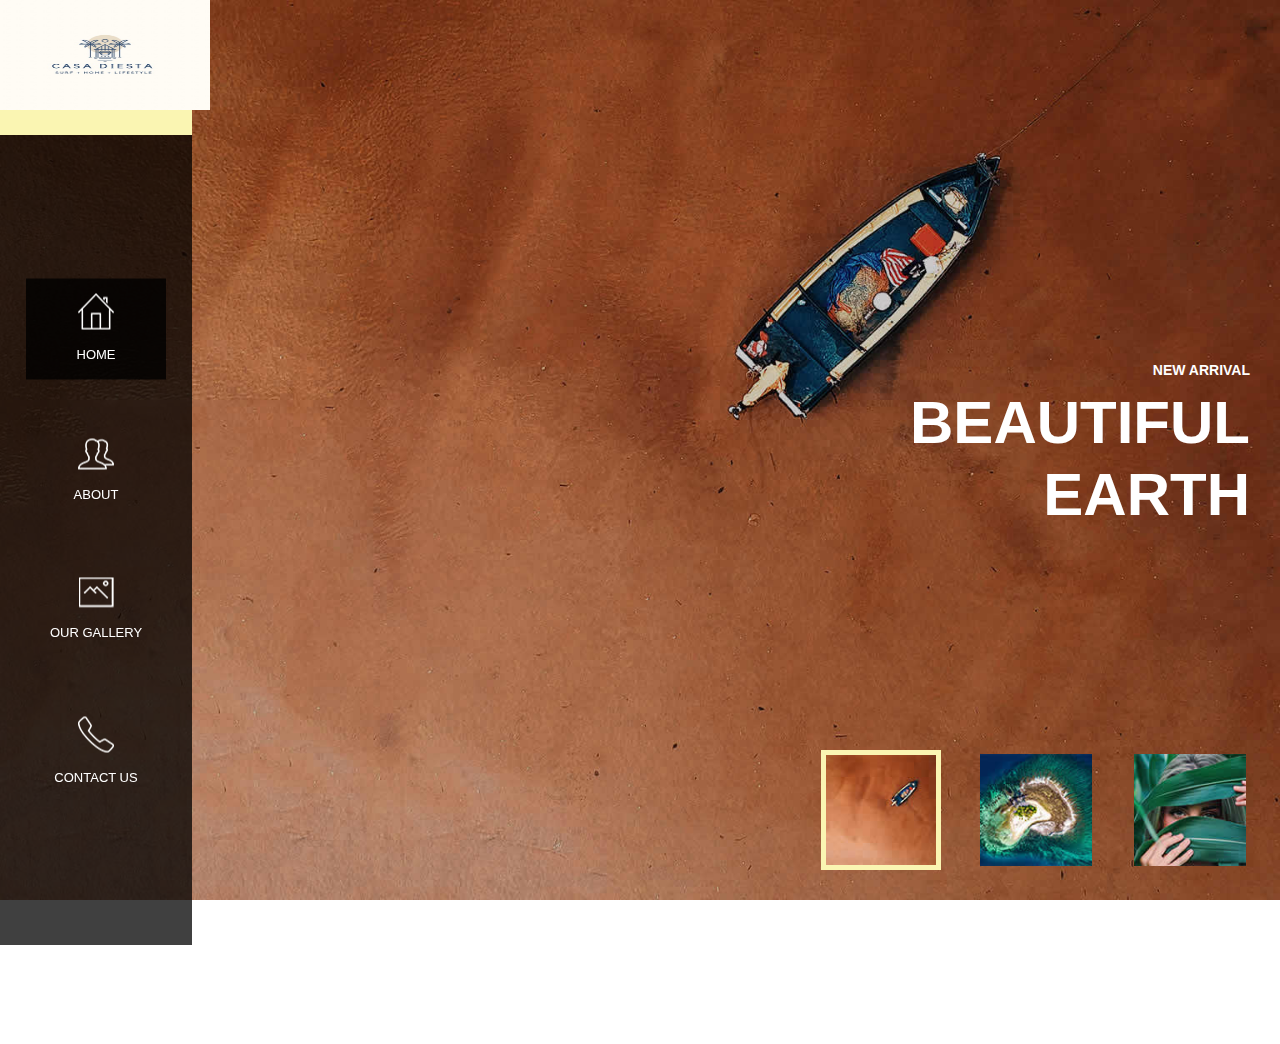
==== index.html @ c8604441 "index" ====
<!DOCTYPE html>
<html lang="en">

  <head>

    <meta charset="utf-8">
    <meta name="viewport" content="width=device-width, initial-scale=1, shrink-to-fit=no">
    <meta name="description" content="">
    <meta name="author" content="Tooplate">
    <link href="https://fonts.googleapis.com/css?family=Roboto:100,300,400,500,700" rel="stylesheet">

    <title>Casa Diesta</title>

    <!-- Bootstrap core CSS -->
    <link href="vendor/bootstrap/css/bootstrap.min.css" rel="stylesheet">


    <!-- Additional CSS Files -->
    <link rel="stylesheet" href="assets/css/fontawesome.css">
    <link rel="stylesheet" href="assets/css/tooplate-main.css">
    <link rel="stylesheet" href="assets/css/owl.css">

  </head>
  <body>

    <div class="sequence">
  
      <div class="seq-preloader">
        <svg width="39" height="16" viewBox="0 0 39 16" xmlns="http://www.w3.org/2000/svg" class="seq-preload-indicator"><g fill="#F96D38"><path class="seq-preload-circle seq-preload-circle-1" d="M3.999 12.012c2.209 0 3.999-1.791 3.999-3.999s-1.79-3.999-3.999-3.999-3.999 1.791-3.999 3.999 1.79 3.999 3.999 3.999z"/><path class="seq-preload-circle seq-preload-circle-2" d="M15.996 13.468c3.018 0 5.465-2.447 5.465-5.466 0-3.018-2.447-5.465-5.465-5.465-3.019 0-5.466 2.447-5.466 5.465 0 3.019 2.447 5.466 5.466 5.466z"/><path class="seq-preload-circle seq-preload-circle-3" d="M31.322 15.334c4.049 0 7.332-3.282 7.332-7.332 0-4.049-3.282-7.332-7.332-7.332s-7.332 3.283-7.332 7.332c0 4.05 3.283 7.332 7.332 7.332z"/></g></svg>
      </div>
      
    </div>
    
        <div class="logo">
            <img src="assets/images/site_logo.png" width="210" height="110"> 
            <h2>E</h2>
        </div>
        <nav>
          <ul>
            <li><a href="#1"><img src="assets/images/icon-1.png" alt=""> <em>Home</em></a></li>
            <li><a href="#2"><img src="assets/images/icon-2.png" alt=""> <em>About</em></a></li>
            <li><a href="#3"><img src="assets/images/icon-3.png" alt=""> <em>Our Gallery</em></a></li>
            <li><a href="#4"><img src="assets/images/icon-4.png" alt=""> <em>Contact Us</em></a></li>
          </ul>
        </nav>
        
        <div class="slides">
          <div class="slide" id="1">
            <div id="slider-wrapper">
                <div id="image-slider">
                  <ul>
                    <li class="active-img">
                      <div class="slide-caption">
                        <h6>New Arrival</h6>
                        <h2>Beautiful<br>Earth</h2>
                      </div>
                    </li>
                    <li>
                      <div class="slide-caption">
                        <h6>Latest One</h6>
                        <h2>Tech<br>Meeting</h2>
                      </div>
                    </li>
                    <li>
                      <div class="slide-caption">
                        <h6>Your Update</h6>
                        <h2>Smart<br>Devices</h2>
                      </div>
                    </li>                      
                  </ul>
                </div>
                <div id="thumbnail">
                  <ul>
                    <li class="active"><img src="assets/images/thumb-01.jpg" alt="Earth" /></li>
                    <li><img src="assets/images/thumb-02.jpg" alt="Meeting" /></li>
                    <li><img src="assets/images/thumb-03.jpg" alt="Smart" /></li>         
                  </ul>
                </div>
              </div>
        </div>
        <div class="slide" id="2">
            <div class="content second-content">
                <div id='tabs'>
                  <ul>
                    <li><a href='#tabs-1'><span class='fa fa-desktop'></span></a></li>
                    <li><a href='#tabs-2'><span class='fa fa-users'></span></a></li>
                    <li><a href='#tabs-3'><span class='fa fa-mobile'></span></a></li>
                  </ul>
                  <section class='tabs-content'>
                    <article id='tabs-1'>
                      <h2>What We Offer?</h2>
                      <span>Unix</span>
                      <p>RHEL</p>
                      <p>AWS LX</p>
                    </article>
                    <article id='tabs-2'>
                      <h2>What We Do?</h2>
                      <span>Ut nec metus eros</span>
                      <p>Nunc ultricies lectus et sem interdum molestie. Donec non sagittis velit. Vivamus vitae dictum metus, id imperdiet diam. Vestibulum elementum urna erat, eu tincidunt nisl pulvinar nec. Nulla a pharetra felis, sit amet placerat felis. Fusce a tincidunt dui.</p>
                      <p>Quisque blandit purus orci, et cursus ante porttitor in. Curabitur eleifend turpis id diam ultricies hendrerit. Donec et lectus vitae justo porta molestie.</p>
                    </article>
                    <article id='tabs-3'>
                      <h2>Who We Are?</h2>
                      <span>Etiam tempus ex ut mi</span>
                      <p>Vivamus dictum odio at enim posuere, et dapibus nunc sagittis. Pellentesque habitant morbi tristique senectus et netus et malesuada fames ac turpis egestas.</p> 
                      <p>Integer a egestas tellus, id malesuada velit. Pellentesque tincidunt, libero eu rutrum volutpat, nisi urna mollis felis, sed mollis sem libero at magna.</p>
                    </article>
                  </section>
                </div>
            </div>
        </div>
        <div class="slide" id="3">
            <div class="content third-content">
                <div class="container-fluid">
                    <div class="row">
                        <div class="owl-carousel owl-theme">
                            <div class="col-md-12">
                                <div class="featured-item"> 
                                	<a href=""><img src="assets/images/item-01.jpg" alt=""></a>
                                    <div class="down-content">
                                    <h4>Donec non sagittis</h4>
                                        <h6>$25.00</h6>
                                    </div>
                                </div>
                            </div>
                            <div class="col-md-12">
                                <div class="featured-item">
                                    <a href=""><img src="assets/images/item-02.jpg" alt=""></a>
                                    <div class="down-content">
                                        <h4>Nulla a pharetra</h4>
                                        <h6>$35.00</h6>
                                    </div>
                                </div>
                            </div>
                            <div class="col-md-12">
                                <div class="featured-item">
                                    <img src="assets/images/item-03.jpg" alt="">
                                    <div class="down-content">
                                        <h4>Aliquam convallis</h4>
                                        <h6>$45.00</h6>
                                    </div>
                                </div>
                            </div>
                            <div class="col-md-12">
                                <div class="featured-item">
                                    <img src="assets/images/item-04.jpg" alt="">
                                    <div class="down-content">
                                        <h4>Vivamus vitae #4</h4>
                                        <h6>$55.00</h6>
                                    </div>
                                </div>
                            </div>
                            <div class="col-md-12">
                                <div class="featured-item">
                                    <img src="assets/images/item-05.jpg" alt="">
                                    <div class="down-content">
                                        <h4>Vivamus vitae #6</h4>
                                        <h6>$65.00</h6>
                                    </div>
                                </div>
                            </div>
                            <div class="col-md-12">
                                <div class="featured-item">
                                    <img src="assets/images/item-06.jpg" alt="">
                                    <div class="down-content">
                                        <h4>Vivamus vitae #8</h4>
                                        <h6>$75.00</h6>
                                    </div>
                                </div>
                            </div>
                            <div class="col-md-12">
                                <div class="featured-item">
                                    <img src="assets/images/item-07.jpg" alt="">
                                    <div class="down-content">
                                        <h4>Donec non sagittis</h4>
                                        <h6>$85.00</h6>
                                    </div>
                                </div>
                            </div>
                            <div class="col-md-12">
                                <div class="featured-item">
                                    <img src="assets/images/item-08.jpg" alt="">
                                    <div class="down-content">
                                        <h4>Curabitur sed 8</h4>
                                        <h6>$95.00</h6>
                                    </div>
                                </div>
                            </div>
                            <div class="col-md-12">
                                <div class="featured-item">
                                    <img src="assets/images/item-09.jpg" alt="">
                                    <div class="down-content">
                                        <h4>Curabitur sed 10</h4>
                                        <h6>$105.00</h6>
                                    </div>
                                </div>
                            </div>
                            <div class="col-md-12">
                                <div class="featured-item">
                                    <img src="assets/images/item-10.jpg" alt="">
                                    <div class="down-content">
                                        <h4>Curabitur sed 12</h4>
                                        <h6>$115.00</h6>
                                    </div>
                                </div>
                            </div>
                            <div class="col-md-12">
                                <div class="featured-item">
                                    <img src="assets/images/item-11.jpg" alt="">
                                    <div class="down-content">
                                        <h4>Curabitur sed 14</h4>
                                        <h6>$125.00</h6>
                                    </div>
                                </div>
                            </div>
                            <div class="col-md-12">
                                <div class="featured-item">
                                    <img src="assets/images/item-12.jpg" alt="">
                                    <div class="down-content">
                                        <h4>Curabitur sed 16</h4>
                                        <h6>$135.00</h6>
                                    </div>
                                </div>
                            </div>
                        </div>
                    </div>
                </div>
            </div>
        </div>
        <div class="slide" id="4">
            <div class="content fourth-content">
                <div class="container-fluid">
                    <form id="contact" action="" method="post">
                        <div class="row">
                          <div class="col-md-12">
                            <h2>Say Hello!</h2>
                          </div>
                          <div class="col-md-6">
                            <fieldset>
                              <input name="name" type="text" class="form-control" id="name" placeholder="Your name..." required="">
                            </fieldset>
                          </div>
                          <div class="col-md-6">
                            <fieldset>
                              <input name="email" type="text" class="form-control" id="email" placeholder="Your email..." required="">
                            </fieldset>
                          </div>
                          <div class="col-md-12">
                            <fieldset>
                              <textarea name="message" rows="6" class="form-control" id="message" placeholder="Your message..." required=""></textarea>
                            </fieldset>
                          </div>
                          <div class="col-md-12">
                            <fieldset>
                              <button type="submit" id="form-submit" class="button">Send Now</button>
                            </fieldset>
                        </div>
                    </form>
                </div>
            </div>
        </div>
    </div>


    <!-- Bootstrap core JavaScript -->
    <script src="vendor/jquery/jquery.min.js"></script>
    <script src="vendor/bootstrap/js/bootstrap.bundle.min.js"></script>


    <!-- Additional Scripts -->
    <script src="assets/js/owl.js"></script>
    <script src="assets/js/accordations.js"></script>
    <script src="assets/js/main.js"></script>

    <script type="text/javascript">
        $(document).ready(function() {

            // navigation click actions 
            $('.scroll-link').on('click', function(event){
                event.preventDefault();
                var sectionID = $(this).attr("data-id");
                scrollToID('#' + sectionID, 750);
            });
            // scroll to top action
            $('.scroll-top').on('click', function(event) {
                event.preventDefault();
                $('html, body').animate({scrollTop:0}, 'slow');         
            });
            // mobile nav toggle
            $('#nav-toggle').on('click', function (event) {
                event.preventDefault();
                $('#main-nav').toggleClass("open");
            });
        });
        // scroll function
        function scrollToID(id, speed){
            var offSet = 0;
            var targetOffset = $(id).offset().top - offSet;
            var mainNav = $('#main-nav');
            $('html,body').animate({scrollTop:targetOffset}, speed);
            if (mainNav.hasClass("open")) {
                mainNav.css("height", "1px").removeClass("in").addClass("collapse");
                mainNav.removeClass("open");
            }
        }
        if (typeof console === "undefined") {
            console = {
                log: function() { }
            };
        }
    </script>

  </body>
</html>
---- assets/css/tooplate-main.css ----
/*

Tooplate 2113 Earth

https://www.tooplate.com/view/2113-earth

*/

@keyframes seq-preloader {
  50% {
    opacity: 1;
  }
  
  100% {
    opacity: 0;
  }
}

.seq-preloader {
  background: white;
  visibility: visible;
  opacity: 1;
  position: absolute;
  z-index: 99999999;
  height: 100%;
  width: 100%;
  top: 0;
  left: 0;
  right: 0;
  bottom: 0;
}

.seq-preloader.seq-preloaded {
  opacity: 0;
  visibility: hidden;
  transition: visibility 0s .5s, opacity .5s;
}

.seq-preload-indicator {
  overflow: visible;
  position: relative;
  top: 50%;
  left: 50%;
  transform: translate(-50%, -50%);
}

.seq-preload-circle {
  display: inline-block;
  height: 12px;
  width: 12px;
  fill: #7a7a7a;
  opacity: 0;
  animation: seq-preloader 1.25s infinite;
}

.seq-preload-circle-2 {
  animation-delay: .15s;
}

.seq-preload-circle-3 {
  animation-delay: .3s;
}

.seq-preload-indicator-fallback {
  width: 42px;
  overflow: visible;
}

.seq-preload-indicator-fallback .seq-preload-circle {
  width: 8px;
  height:8px;
  background-color: #f4f4f4;
  border-radius: 100%;
  opacity: 1;
  display: inline-block;
  vertical-align: middle;
}

.seq-preload-indicator-fallback .seq-preload-circle-2 {
  margin-left: 3px;
  margin-right: 3px;
  width: 12px;
  height: 12px;
}

.seq-preload-indicator-fallback .seq-preload-circle-3 {
  width: 16px;
  height: 16px;
}


/* MAIN CSS */

@-webkit-keyframes fill {
  0% {
    width: 0%;
    height: 1px;
  }
  50% {
    width: 100%;
    height: 1px;
  }
  100% {
    width: 100%;
    height: 100%;
    background: #fff;
  }
}
@keyframes fill {
  0% {
    width: 0%;
    height: 1px;
  }
  50% {
    width: 100%;
    height: 1px;
  }
  100% {
    width: 100%;
    height: 100%;
    background: #fff;
  }
}
@-webkit-keyframes fillColour {
  0% {
    color: #fff;
  }
  50% {
    color: #fff;
  }
  100% {
    color: #333;
  }
}
@keyframes fillColour {
  0% {
    color: #fff;
  }
  50% {
    color: #fff;
  }
  100% {
    color: #333;
  }
}
* {
  margin: 0;
  padding: 0;
  -webkit-box-sizing: border-box;
  box-sizing: border-box;
  font-family: "Open Sans", sans-serif;
}

html {
	overflow: hidden;
}

body {
  overflow: hidden;
  font-size: 100%;
}

nav {
	top: 15%;
  text-align: center;
  background: rgba(0, 0, 0, 0.75);
  position: fixed;
  z-index: 100;
  height: 90%;
  left: 0;
  width: 15%;
  font-weight: 300;
  font-size: 1rem;
}
nav em {
	font-style: normal;
	font-size: 13px;
	text-transform: uppercase;
	display: block;
	margin-top: 15px;
	color: #fff;
}

nav ul li a {
	text-align: center;
}

nav ul {
	position: relative;
  top: 50%;
  left: 50%;
  transform: translate(-50%, -50%);
	text-align: left;
	list-style-type: none;
	height: 70%;
	display: -webkit-box;
	display: -ms-flexbox;
	display: flex;
	-webkit-box-orient: vertical;
	-webkit-box-direction: normal;
  -ms-flex-direction: column;
  flex-direction: column;
	-ms-flex-pack: distribute;
  justify-content: space-around;
}
nav ul li {
	text-align: center;
	margin: 5px 0px;
}
nav a, nav a:visited, nav a:active {
  color: #fff;
}
nav a {
	text-decoration: none!important;
	display: inline-block;
	width: 140px;
	padding: 15px 0px;
	position: relative;
	z-index: 0;
	transition: all .5s;
}
nav a.active {
  background-color: rgba(0,0,0,0.8);
}
nav a::before {
  content: "";
  position: absolute;
  height: 0%;
  width: 0%;
  bottom: 0;
  left: 0;
  opacity: 1;
  z-index: -1;
}
.logo {
	margin-top: 0px;
  top: 0;
  left: 0;
  z-index: 999999;
  position: fixed;
 	display: inline-block;
  text-align: center;
	background-color: #faf5b2;
	height: 15%;
	width: 15%;
}
.logo h1 {
  font-size: 24px;
  text-transform: uppercase;
  font-weight: 900;
  color: #111;
  top: 50%;
  left: 50%;
  position: absolute;
  transform: translate(-50%, -50%);
}
.logo h2 {
  display: none;
}
.slides {
  width: 500vw;
  height: 100vh;
  -webkit-transition: -webkit-transform 0.8s ease;
  transition: -webkit-transform 0.8s ease;
  transition: transform 0.8s ease;
  transition: transform 0.8s ease, -webkit-transform 0.8s ease;
}
.slides .slide {
  height: 100vh;
  width: 100vw;
  float: left;
  text-align: center;
  background-size: cover;
}
.slides .slide .content {
  overflow-y: scroll;
  position: relative;
  width: 80%;
  height: 80%;
  left: 20%;
  top: 10%;
}
.content::-webkit-scrollbar {
  display: none!important;
  opacity: 0!important;
  visibility: hidden!important;
}
/* Add a thumb */
.content::-webkit-scrollbar-thumb {
  display: none!important;
  opacity: 0!important;
  visibility: hidden!important;
}
.slides .slide {
  background-position: center center;
  background-size: cover;
  background-position: fixed;
}
.slides .slide:nth-child(1) {

}
.slides .slide:nth-child(2) {
  background-image: url(../images/about-bg.jpg);
  background-position: fixed;
}
.slides .slide:nth-child(3) {
  background-image: url(../images/gallery-bg.jpg);
  background-position: fixed;
}
.slides .slide:nth-child(4) {
  background-image: url(../images/contact-bg.jpg);
  background-position: fixed;
}

/* Slide 1 Stlye */
#slider-wrapper{
  max-width: 100%;
  width: 100%;
  height: 100%;
  position: relative;
}
#image-slider {
  width: auto;
  height: auto;
  position: relative;
  overflow: hidden;
  margin: auto;
  display: block;
}
#image-slider ul {
  margin-bottom: 0;
  width: 100%;
  height: 100vh;
  position: relative;
}
#image-slider ul li {
  display: inline-block;
  position: absolute;
  top: 0;
  left: 100%;
  width: 100%;
  height:100%; 
}
#image-slider ul li {
  background-repeat: no-repeat;
  background-position: center center;
  background-size: cover;
  overflow: hidden;
}
#image-slider ul li:nth-child(1) {
  background-image: url(../images/full-bg-01.jpg);
}
#image-slider ul li:nth-child(2) {
  background-image: url(../images/full-bg-02.jpg);
}
#image-slider ul li:nth-child(3) {
  background-image: url(../images/full-bg-03.jpg);
}
#image-slider ul li.active-img{
  left: 0;
}
#thumbnail {
  position: absolute;
  z-index: 99999;
  bottom: 30px;
  right: 30px;
}
#thumbnail ul {
  padding: 0px;
  margin: 0px;
}
#thumbnail ul li {
  display: inline-block;
  max-width: 120px;
  max-height: 120px;
  margin-left: 30px;
  cursor: pointer;
  border: 4px solid transparent;
  transition: all 0.5s;
}
#thumbnail ul li.active {
  border: 5px solid #faf5b2;
}
#thumbnail ul li img {
  max-width: 100%;
  overflow: hidden;
}
.slide-caption {
  text-align: right;
  right: 30px;
  position: absolute;
  top: 50%;
  transform: translateY(-50%);
}
.slide-caption h6 {
  margin-top: 0px;
  font-size: 14px;
  text-transform: uppercase;
  font-weight: 700;
  color: #fff;
}
.slide-caption h2 {
  margin-top: 0px;
  font-size: 60px;
  text-transform: uppercase;
  font-weight: 900;
  color: #fff;
}




/* Slide 2 Style */
.second-content {
	top: 180%!important;
	transform: translateY(-180%);
}
#tabs {
  float: right;
  margin-right: 0px;
}
#tabs ul {
  margin: 0;
  padding: 0;
  float: left;
}
#tabs ul li {
  margin-top: 5px;
  margin-bottom: 25px;
  display: block;
  background-color: transparent;
}
#tabs ul li:last-child {
  margin-bottom: 0px;
}
#tabs ul li a {
  display: block;
  cursor: pointer;
  outline: 0;
  border: none;
  color: #6a6a6a;
  text-decoration: none;
  text-transform: uppercase;
}
#tabs ul li span {
  text-align: center; 
  background-color: transparent;
  border: 3px solid #fff;
  color: #fff;
  width: 90px;
  height: 90px;
  font-size: 32px;
  line-height: 84px;
  border-radius: 50%;
}
#tabs ul .ui-tabs-active span {
  background: #faf5b2;
  border: #faf5b2;
  line-height: 90px;
  border-bottom: none;
}
#tabs ul .ui-tabs-active a {
  color: #000;
}
#tabs ul .ui-tabs-active span {
  color: #1e1e1e;
}
.tabs-content {
  margin-left: 60px;
  width: 585px;
  text-align: left;
  display: inline-block;
  background: #fff;
  margin-right: 30px;
  padding: 60px;
}
.tabs-content h2 {
  font-size: 29px;
  text-transform: uppercase;
  font-weight: 900;
  color: #1e1e1e;
  margin-top: 0px;
}
.tabs-content span {
  font-size: 15px;
  color: #7a7a7a;
  text-transform: uppercase;
}
.tabs-content p {
  font-size: 14px;
  color: #7a7a7a;
  margin-top: 30px;
  margin-bottom: 0px;
}



/* Slide 3 Style */
.third-content {
	top: 120%!important;
	transform: translateY(-120%);
}
.third-slide a {
  text-decoration: none;
}
.featured-item {
  transition: all 0.5s;
  text-align: left;
}
.featured-item img {
  width: 100%;
}
.featured-item .down-content {
  background-color: #fff;
  border: 5px solid #faf5b2;
  padding: 15px;
}
.featured-item h4 {
  margin-top: 0px;
  font-size: 18px;
  text-transform: uppercase;
  font-weight: 900;
  color: #1e1e1e;
  transition: all 0.5s;
}
.featured-item h6 {
  color: #1e1e1e;
  font-size: 14px;
  font-weight: 900;
  margin-bottom: 0px;
}
.owl-dots {
  text-align: center;
  margin-top: 30px;
}
.owl-dots .owl-dot {
  outline: none;
  display: inline-block;
}
.owl-dots .active span {
  background-color: #faf5b2!important;
}
.owl-dots .owl-dot span {
  background-color: #fff;
  width: 12px;
  height: 12px;
  display: inline-block;
  margin: 0px 5px;
  outline: none;
  cursor: pointer;
}



/* Slide 4 Style */
.fourth-content {
	top: 140%!important;
  height: 100%;
	transform: translateY(-140%);
}
#contact {
  text-align: center;
  margin: 0 auto;
  max-width: 750px;
  margin-bottom: 100px;
  padding: 40px;
  background-color: rgba(0,0,0,0.9);
}
#contact h2 {
  font-size: 29px;
  text-transform: uppercase;
  font-weight: 900;
  color: #fff;
  margin-top: 0px;
  margin-bottom: 50px;
}
#contact input,
#contact textarea {
  padding-left: 15px;
  background-color: rgba(0,0,0,0.1);
  border: 1px solid #fff;
  border-radius: 0px;
  height: 40px;
  font-size: 14px;
  color: #fff;
  margin-bottom: 30px;
}
#contact input:focus,
#contact textarea:focus {
  color: #fff;
  outline: none;
  box-shadow: none;
  border: 1px solid rgba(250,245,178,1);
  background-color: rgba(0,0,0,0.1);
}
#contact textarea {
  height: 160px;
  padding: 15px;
}
#contact button {
  border: 2px solid #fff;
  font-size: 15px;
  text-transform: uppercase;
  color: #fff;
  font-weight: 700;
  background-color: transparent;
  height: 44px;
  line-height: 40px;
  display: inline-block;
  padding: 0px 20px;
  cursor: pointer;
  transition: all 0.3s;
  outline: none;
}
#contact button:hover {
  background-color: #faf5b2;
  border-color: #faf5b2;
  color: #1e1e1e;
}




/* Responsive Style */
@media (max-width: 991px) {

  .slides .slide .content {
	width: 100%;
	height: 90%;
	left: 0;
  }
  .second-content {
	top: 250%!important;
	transform: translateY(-250%);
  }
  .third-content {
	top: 140%!important;
	transform: translateY(-140%);
  }
  .fourth-content {
	top: 220%!important;
	transform: translateY(-220%);
  }
  .logo h1 {
    display: none;
  }
  .logo h2 {
  	margin-top: 0px;
    line-height: 100px;
    height: 100px;
    width: 15vw;
    top: 0;
    left: 0;
    z-index: 999999;
    position: fixed;
    font-size: 24px;
    text-transform: uppercase;
    font-weight: 900;
    color: #111;
    display: inline-block;
    text-align: center;
    background-color: #faf5b2;
  }
  nav {
    top: 0vh;
    height: 100px;
    width: 85vw;
    margin-left: 15vw;
  }
  nav ul {
    flex-direction: row;
  }
  nav ul li {
    display: inline;
    margin: 0px;
  }
  nav ul li img {
	width: 35%;
  }
  nav ul li em {
    display: none;
  }
  nav a {
  	text-align: center;
	  width: 60px;
	  height: 60px;
    line-height: 30px;
    display: inline-block;
  }
  .second-slide {
    top: 140px;
  }
  .slide-caption h2 {
  	font-size: 48px;
  }
  .tabs-content {
    width: auto;
    text-align: center;
    margin: 0px 30px;
    padding: 20px;
  }
  .tabs-content p {
    margin-top: 20px;
  }
  #tabs ul li {
    display: inline-block;
    margin: 0px 10px;
  }
  #tabs ul {
    float: none;
    margin-bottom: 30px;
    width: 100%;
    text-align: center;
  }
  #thumbnail ul li {
    max-width: 80px;
    max-height: 80px;
    margin-left: 10px;
  }
  .slide-caption {
    padding-left: 30px;
  }
  #tabs ul li span {
    width: 60px;
    height: 60px;
    font-size: 22px;
    line-height: 54px;
  }
  #tabs ul .ui-tabs-active span {
    line-height: 60px;
  }
  .featured-item {
    padding: 30px 15px;
  }
  .owl-dots {
    margin-top: 10px;
    padding-bottom: 30px;
  }
  .tabs-content h2 {
    font-size: 21px;
  }
  .third-slide {
    text-align: center;
    margin: 0px;
  }
  .fourth-slide {
    margin-left: 0;
    top: 0;
    transform: translateY(0%);
    margin-top: 140px;
  }
  .contact-form {
    padding: 20px;
  }
  .contact-form h2 {
    font-size: 29px;
    text-transform: uppercase;
    font-weight: 900;
    color: #fff;
    margin-top: 0px;
    margin-bottom: 20px;
  }

}
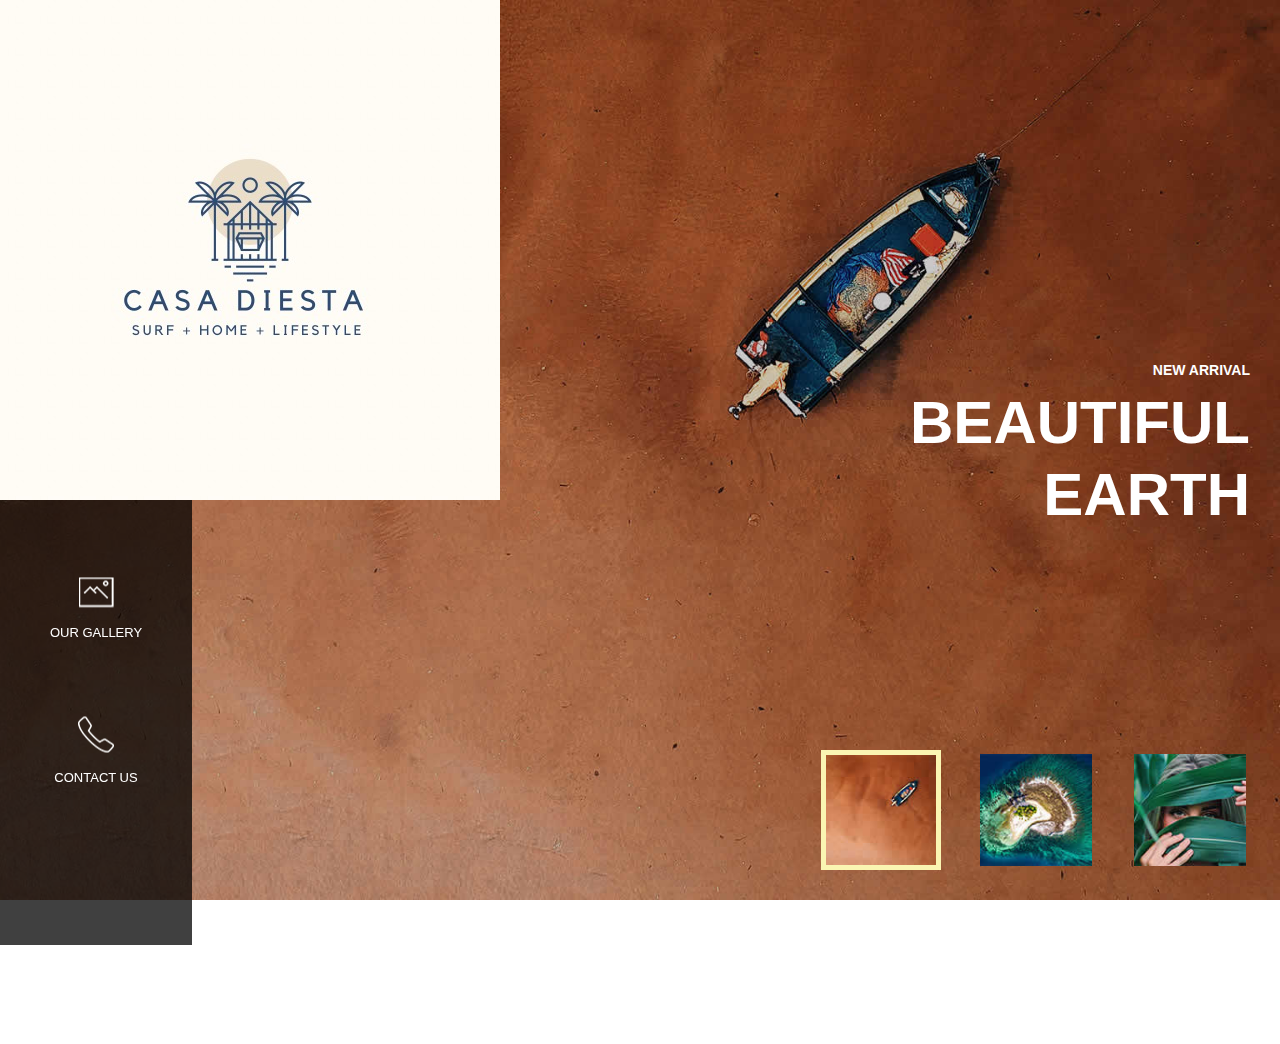
==== commit 9cc21514: "index" ====
--- a/index.html
+++ b/index.html
@@ -32,8 +32,8 @@
     </div>
     
         <div class="logo">
-            <img src="assets/images/site_logo.png" width="210" height="110"> 
-            <h2>E</h2>
+            <!--<img src="assets/images/site_logo.png" width="210" height="110">--> 
+            <img src="assets/images/site_logo.png"> 
         </div>
         <nav>
           <ul>
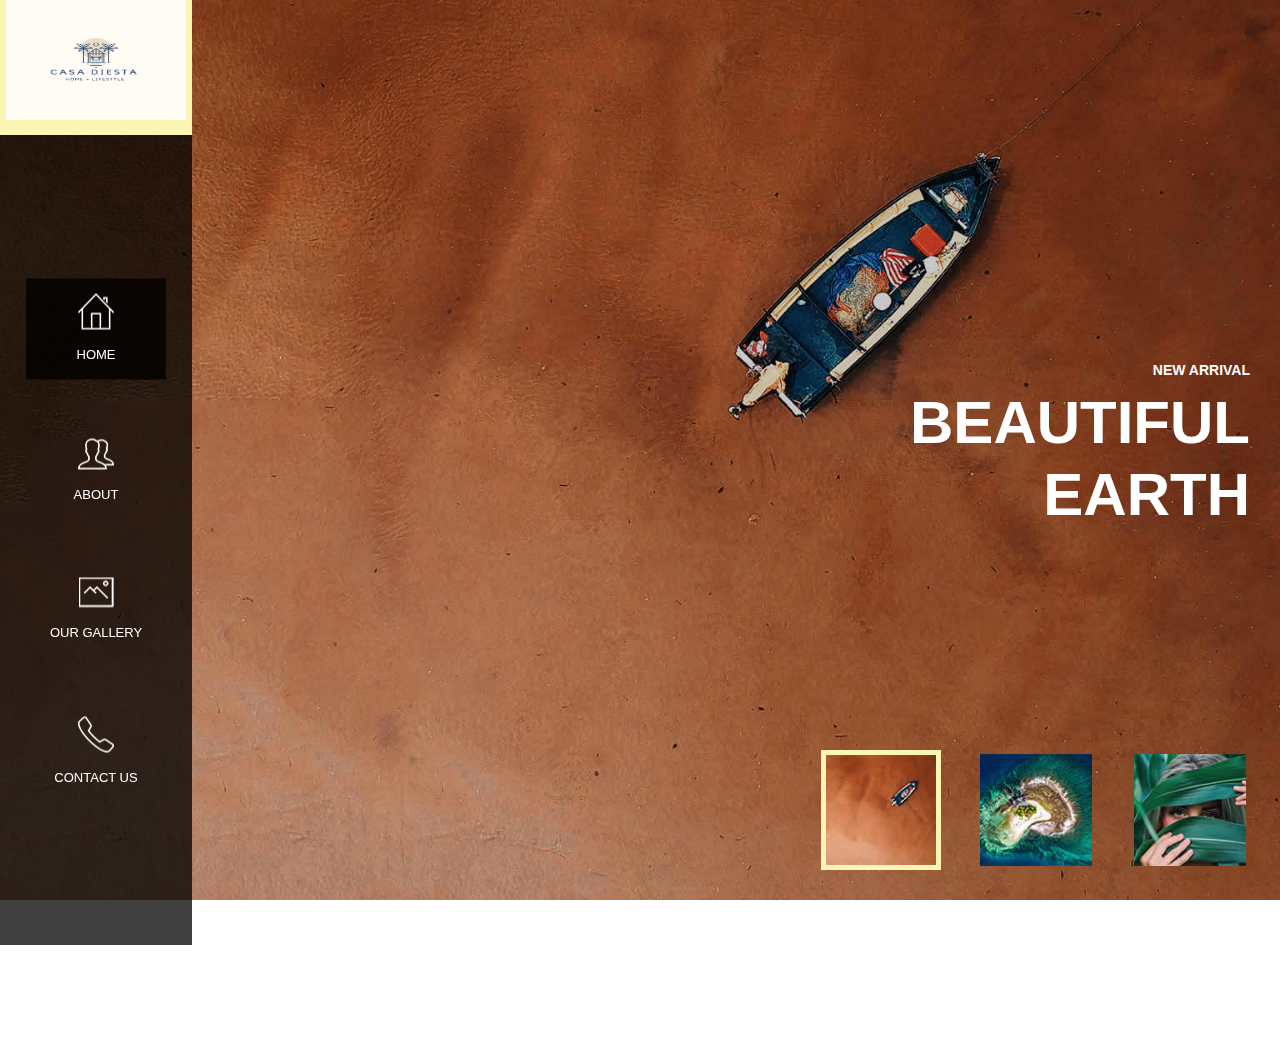
==== commit 646c9ff3: "index" ====
--- a/index.html
+++ b/index.html
@@ -32,8 +32,7 @@
     </div>
     
         <div class="logo">
-            <!--<img src="assets/images/site_logo.png" width="210" height="110">--> 
-            <img src="assets/images/site_logo.png"> 
+            <img src="assets/images/site_logo.png" width="180" height="120">
         </div>
         <nav>
           <ul>
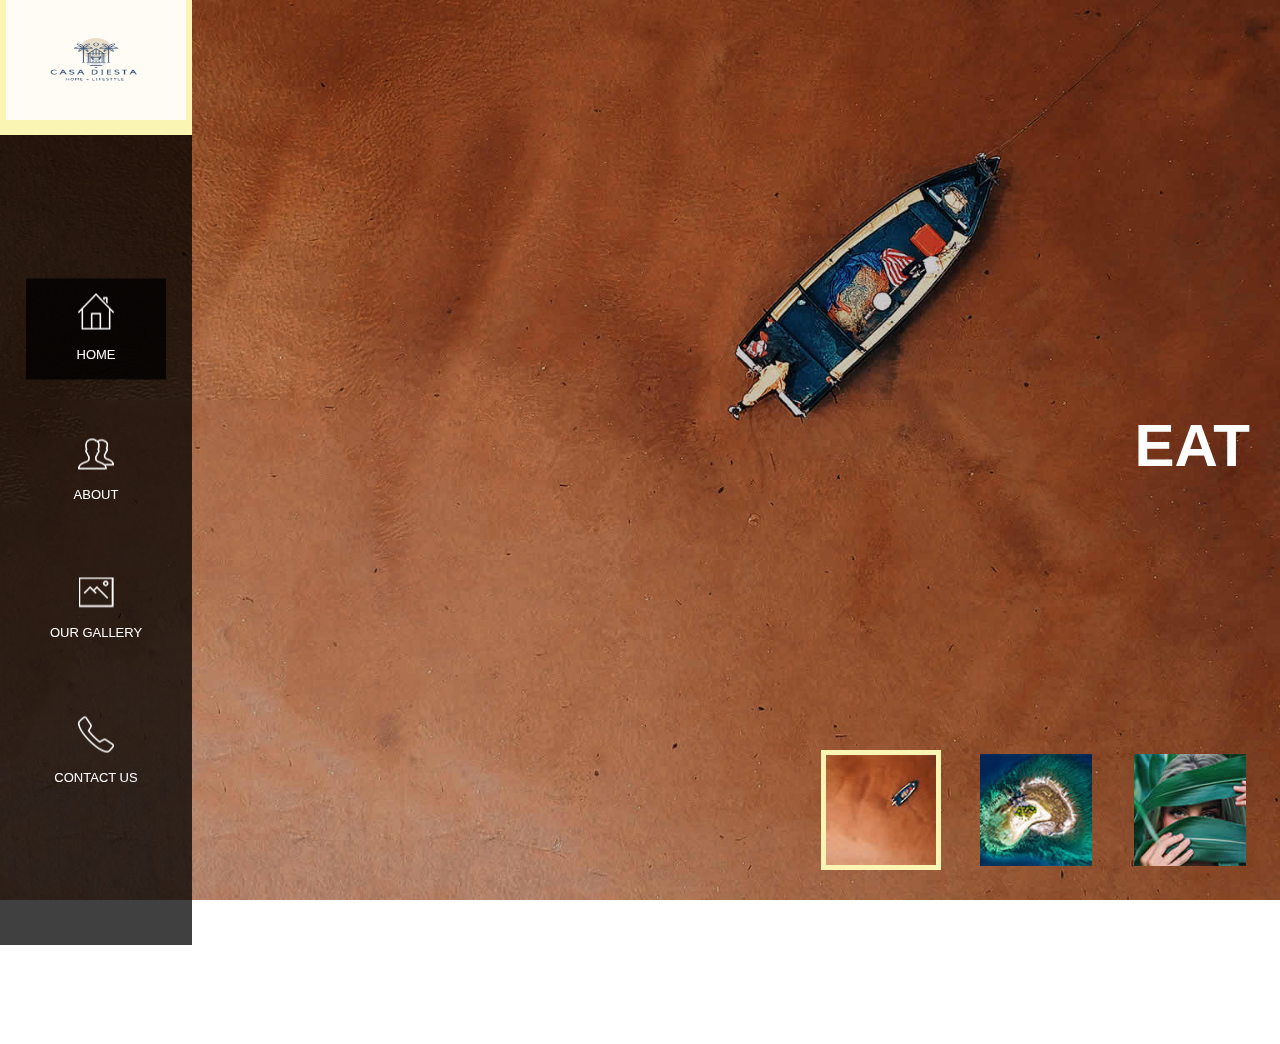
==== commit 6477b5f5: "modify pages" ====
--- a/index.html
+++ b/index.html
@@ -50,20 +50,17 @@
                   <ul>
                     <li class="active-img">
                       <div class="slide-caption">
-                        <h6>New Arrival</h6>
-                        <h2>Beautiful<br>Earth</h2>
+                        <h2>Eat</h2>
                       </div>
                     </li>
                     <li>
                       <div class="slide-caption">
-                        <h6>Latest One</h6>
-                        <h2>Tech<br>Meeting</h2>
+                        <h2>Surf</h2>
                       </div>
                     </li>
                     <li>
                       <div class="slide-caption">
-                        <h6>Your Update</h6>
-                        <h2>Smart<br>Devices</h2>
+                        <h2>Repeat</h2>
                       </div>
                     </li>                      
                   </ul>
@@ -88,21 +85,23 @@
                   <section class='tabs-content'>
                     <article id='tabs-1'>
                       <h2>What We Offer?</h2>
-                      <span>Unix</span>
-                      <p>RHEL</p>
-                      <p>AWS LX</p>
+                      <span> </span>
+                      <p>Casa Ellyse - Pasig</p>
+                      <div class="airbnb-embed-frame" data-id="41931772" data-view="home" style="width:450px;height:300px;margin:auto"><a href="https://www.airbnb.com/rooms/41931772?guests=1&amp;adults=1&amp;s=66&amp;source=embed_widget">View On Airbnb</a><a href="https://www.airbnb.com/rooms/41931772?guests=1&amp;adults=1&amp;s=66&amp;source=embed_widget" rel="nofollow">1BR Modern Tropical Pad Ortigas Kapitolyo</a><script async="" src="https://www.airbnb.com/embeddable/airbnb_jssdk"></script></div>
+                      <br><br>
+                      <p>Casa Ellyse - La Union</p>
+                      <div class="airbnb-embed-frame" data-id="577695065083698892" data-view="home" style="width:450px;height:300px;margin:auto"><a href="https://www.airbnb.com/rooms/577695065083698892?guests=1&amp;adults=1&amp;s=66&amp;source=embed_widget">View On Airbnb</a><a href="https://www.airbnb.com/rooms/577695065083698892?guests=1&amp;adults=1&amp;s=66&amp;source=embed_widget" rel="nofollow">Casa Ellyse Beachfront Modern Industrial Loft</a><script async="" src="https://www.airbnb.com/embeddable/airbnb_jssdk"></script></div>
+                      <p>Casa Ellyse - Batangas</p>
                     </article>
                     <article id='tabs-2'>
                       <h2>What We Do?</h2>
-                      <span>Ut nec metus eros</span>
-                      <p>Nunc ultricies lectus et sem interdum molestie. Donec non sagittis velit. Vivamus vitae dictum metus, id imperdiet diam. Vestibulum elementum urna erat, eu tincidunt nisl pulvinar nec. Nulla a pharetra felis, sit amet placerat felis. Fusce a tincidunt dui.</p>
-                      <p>Quisque blandit purus orci, et cursus ante porttitor in. Curabitur eleifend turpis id diam ultricies hendrerit. Donec et lectus vitae justo porta molestie.</p>
+                      <span> </span>
+                      <p>Airbnb host</p>
                     </article>
                     <article id='tabs-3'>
                       <h2>Who We Are?</h2>
-                      <span>Etiam tempus ex ut mi</span>
-                      <p>Vivamus dictum odio at enim posuere, et dapibus nunc sagittis. Pellentesque habitant morbi tristique senectus et netus et malesuada fames ac turpis egestas.</p> 
-                      <p>Integer a egestas tellus, id malesuada velit. Pellentesque tincidunt, libero eu rutrum volutpat, nisi urna mollis felis, sed mollis sem libero at magna.</p>
+                      <span> </span>
+                      <p><a href="https://www.facebook.com/profile.php?id=100088153937204&mibextid=LQQJ4d">Working Mommy</a></p>
                     </article>
                   </section>
                 </div>
@@ -115,10 +114,10 @@
                         <div class="owl-carousel owl-theme">
                             <div class="col-md-12">
                                 <div class="featured-item"> 
-                                	<a href=""><img src="assets/images/item-01.jpg" alt=""></a>
-                                    <div class="down-content">
-                                    <h4>Donec non sagittis</h4>
-                                        <h6>$25.00</h6>
+                                	<a href=""><img src="assets/images/item-05.jpg" alt=""></a>
+                                    <div class="down-content">
+                                    <h4>L Union</h4>
+                                        <h6>Beach walk</h6>
                                     </div>
                                 </div>
                             </div>
@@ -126,8 +125,8 @@
                                 <div class="featured-item">
                                     <a href=""><img src="assets/images/item-02.jpg" alt=""></a>
                                     <div class="down-content">
-                                        <h4>Nulla a pharetra</h4>
-                                        <h6>$35.00</h6>
+                                        <h4>La Union</h4>
+                                        <h6>Chill</h6>
                                     </div>
                                 </div>
                             </div>
@@ -135,8 +134,8 @@
                                 <div class="featured-item">
                                     <img src="assets/images/item-03.jpg" alt="">
                                     <div class="down-content">
-                                        <h4>Aliquam convallis</h4>
-                                        <h6>$45.00</h6>
+                                        <h4>La Union</h4>
+                                        <h6>Hike</h6>
                                     </div>
                                 </div>
                             </div>
@@ -144,14 +143,14 @@
                                 <div class="featured-item">
                                     <img src="assets/images/item-04.jpg" alt="">
                                     <div class="down-content">
-                                        <h4>Vivamus vitae #4</h4>
-                                        <h6>$55.00</h6>
-                                    </div>
-                                </div>
-                            </div>
-                            <div class="col-md-12">
-                                <div class="featured-item">
-                                    <img src="assets/images/item-05.jpg" alt="">
+                                        <h4>La Union</h4>
+                                        <h6>Swim</h6>
+                                    </div>
+                                </div>
+                            </div>
+                            <div class="col-md-12">
+                                <div class="featured-item">
+                                    <img src="assets/images/item-01.jpg" alt="">
                                     <div class="down-content">
                                         <h4>Vivamus vitae #6</h4>
                                         <h6>$65.00</h6>
@@ -160,10 +159,10 @@
                             </div>
                             <div class="col-md-12">
                                 <div class="featured-item">
-                                    <img src="assets/images/item-06.jpg" alt="">
-                                    <div class="down-content">
-                                        <h4>Vivamus vitae #8</h4>
-                                        <h6>$75.00</h6>
+                                    <img src="assets/images/item-01.jpg" alt="">
+                                    <div class="down-content">
+                                        <h4>Kapitolyo Pasig</h4>
+                                        <h6>Rest</h6>
                                     </div>
                                 </div>
                             </div>
